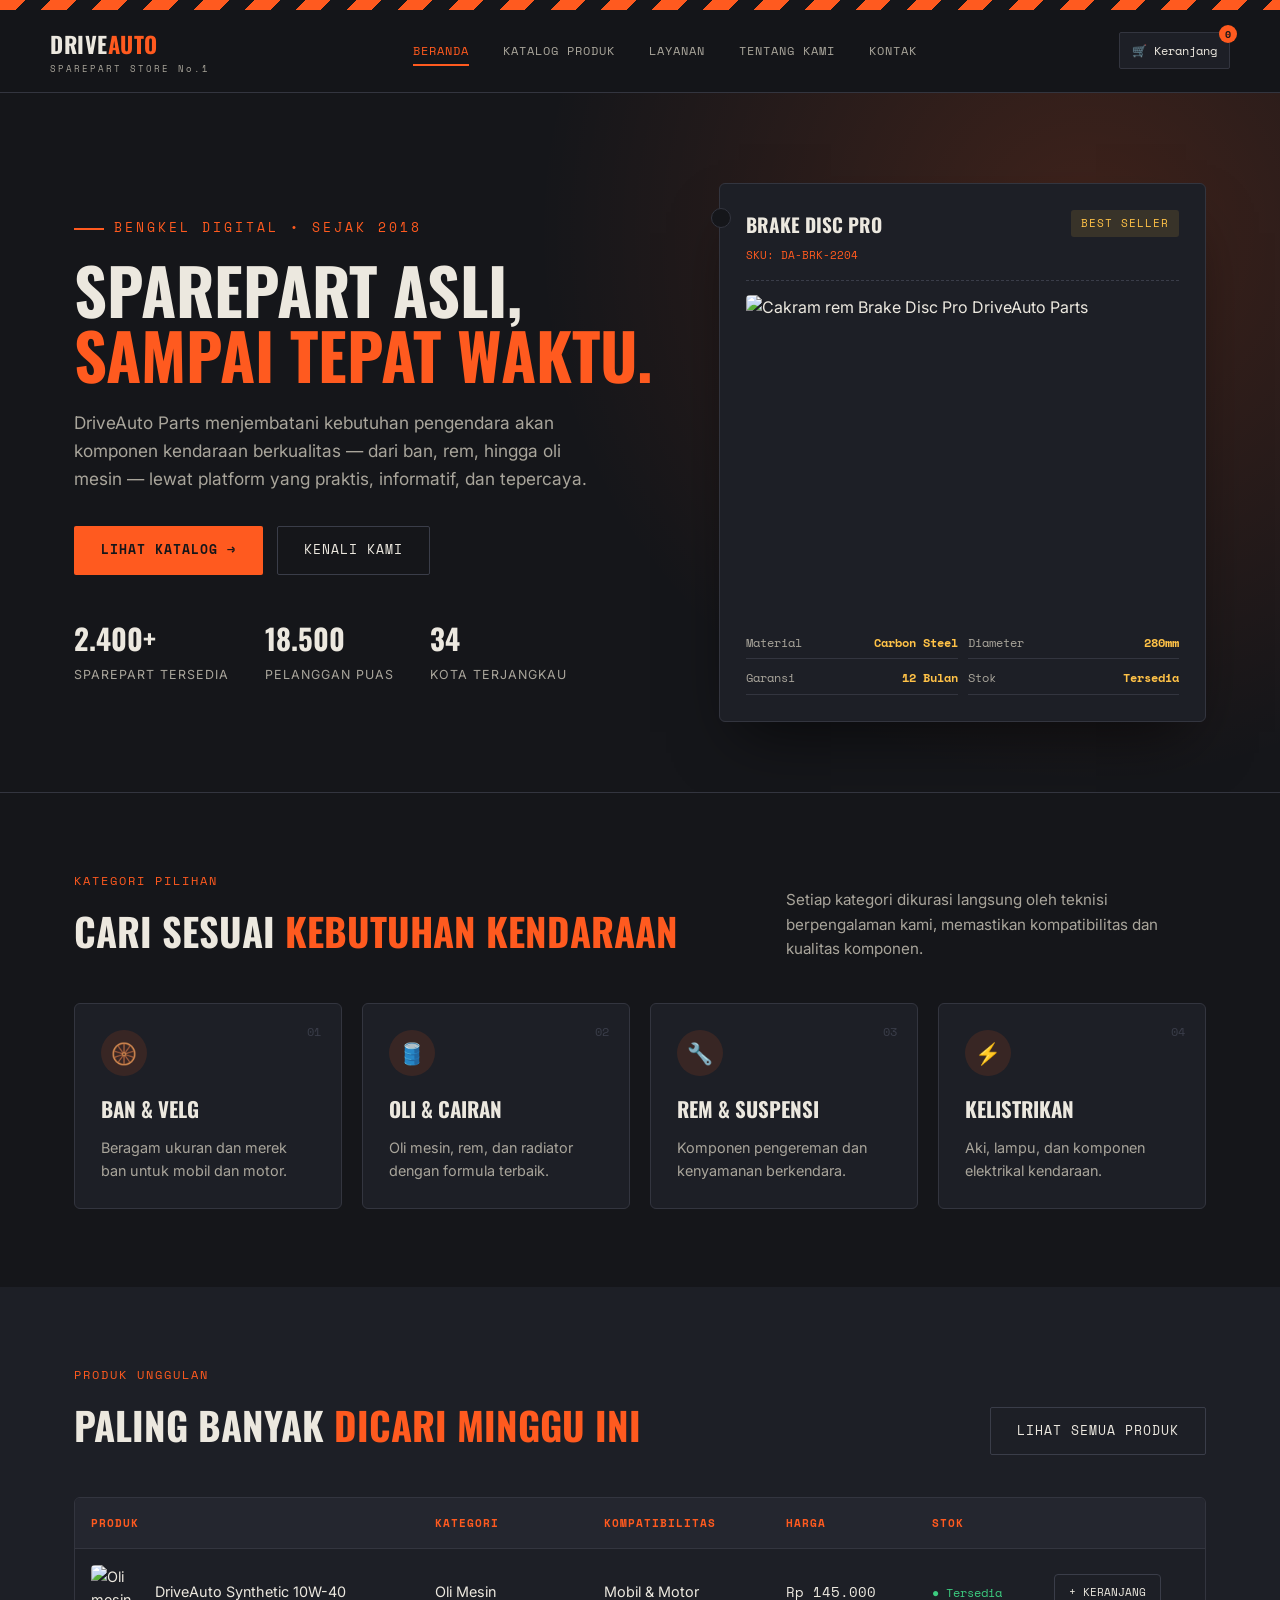
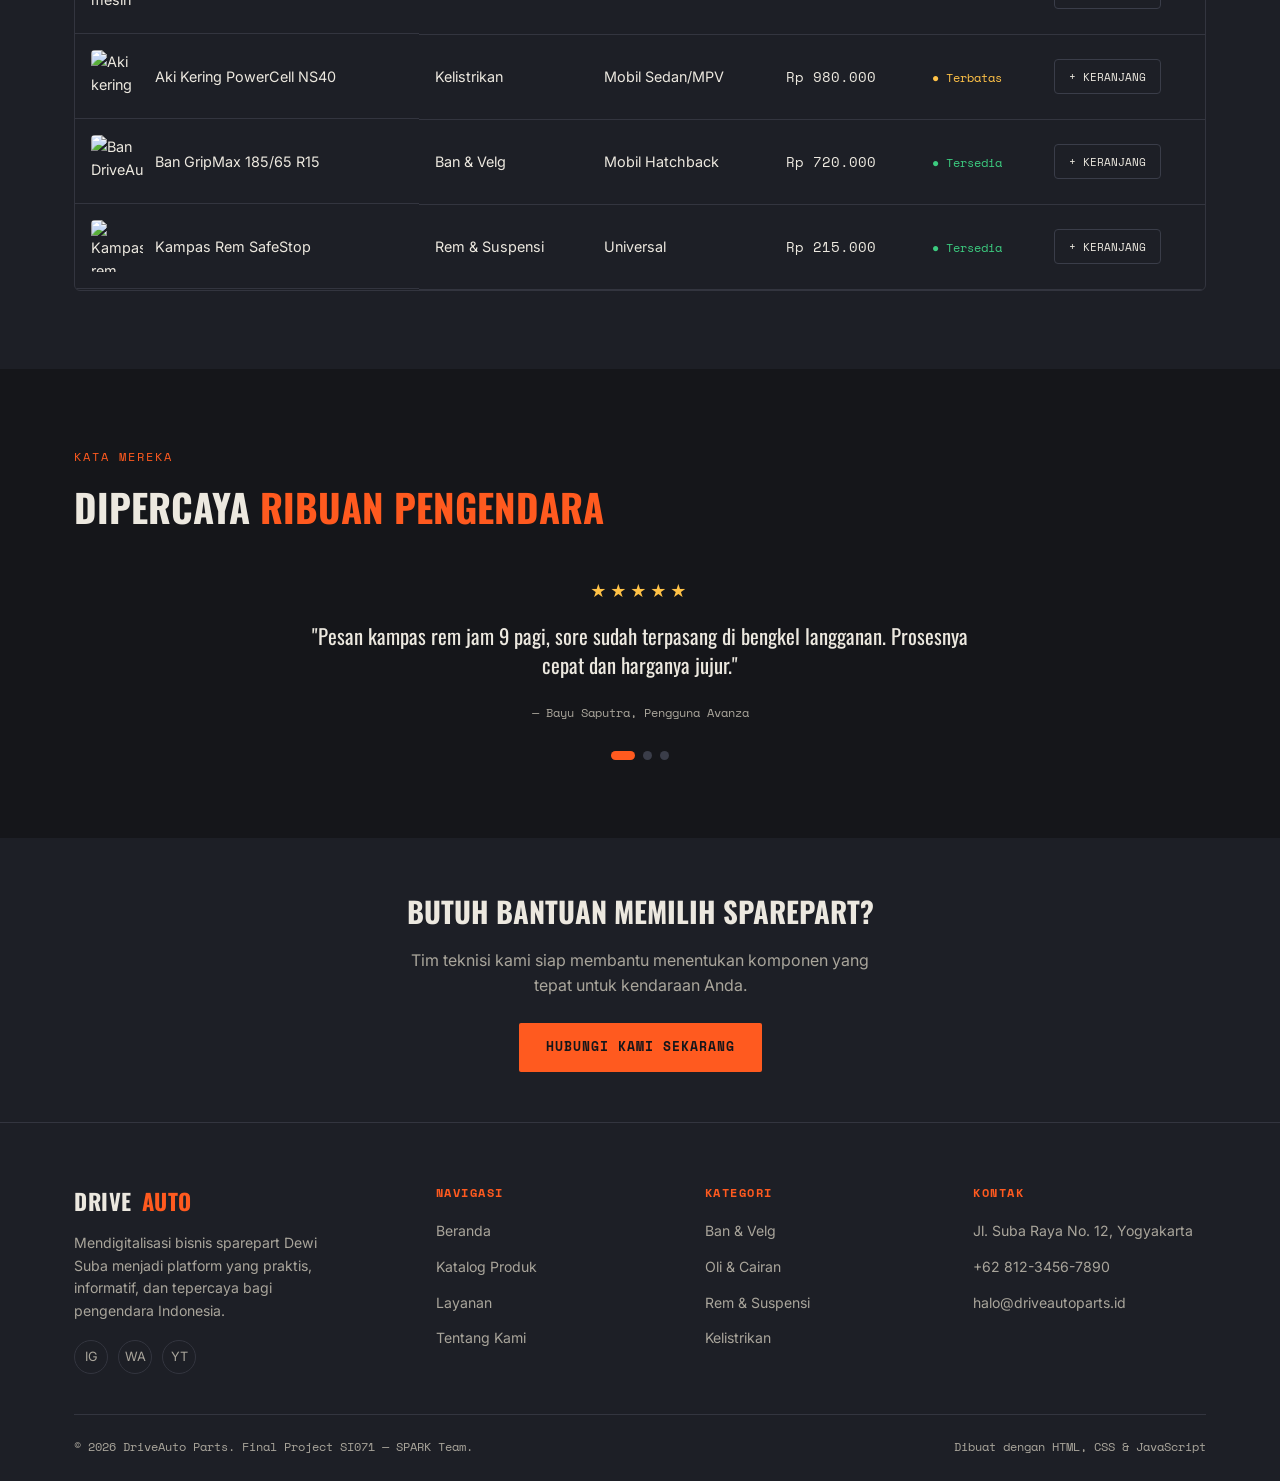
==== index.html @ a475726e "first commit" ====
<!DOCTYPE html>
<html lang="id">
<head>
<meta charset="UTF-8">
<meta name="viewport" content="width=device-width, initial-scale=1.0">
<title>DriveAuto Parts — Sparepart Kendaraan Terpercaya</title>
<meta name="description" content="DriveAuto Parts menyediakan sparepart kendaraan berkualitas, lengkap, dan tepercaya. Belanja cepat, aman, dan bergaransi.">
<link rel="stylesheet" href="assets/css/style.css">
</head>
<body>

<div class="hazard-strip"></div>

<header class="site-header">
  <div class="wrap nav">
    <a href="index.html" class="brand">
      <span>DRIVE<span class="dot">AUTO</span><br><small>SPAREPART STORE No.1</small></span>
    </a>
    <nav class="nav-links">
      <a href="index.html" class="active">Beranda</a>
      <a href="produk.html">Katalog Produk</a>
      <a href="layanan.html">Layanan</a>
      <a href="tentang.html">Tentang Kami</a>
      <a href="kontak.html">Kontak</a>
    </nav>
    <div class="nav-cta">
      <button class="cart-btn" aria-label="Keranjang belanja">🛒 Keranjang <span class="cart-count">0</span></button>
      <button class="burger" aria-label="Buka menu"><span></span><span></span><span></span></button>
    </div>
  </div>
</header>

<section class="hero">
  <div class="wrap hero-grid">
    <div>
      <span class="eyebrow">Bengkel Digital • Sejak 2018</span>
      <h1>SPAREPART ASLI,<br><span>SAMPAI TEPAT WAKTU.</span></h1>
      <p class="lead">DriveAuto Parts menjembatani kebutuhan pengendara akan komponen kendaraan berkualitas — dari ban, rem, hingga oli mesin — lewat platform yang praktis, informatif, dan tepercaya.</p>
      <div class="hero-actions">
        <a href="produk.html" class="btn btn-primary">Lihat Katalog →</a>
        <a href="tentang.html" class="btn btn-ghost">Kenali Kami</a>
      </div>
      <div class="hero-stats">
        <div><b>2.400+</b><span>Sparepart Tersedia</span></div>
        <div><b>18.500</b><span>Pelanggan Puas</span></div>
        <div><b>34</b><span>Kota Terjangkau</span></div>
      </div>
    </div>

    <div class="parts-tag">
      <div class="parts-tag-head">
        <div>
          <h3>Brake Disc Pro</h3>
          <span class="tag-code">SKU: DA-BRK-2204</span>
        </div>
        <span class="badge">Best Seller</span>
      </div>
      <div class="tag-img">
        <img src="https://placehold.co/480x360/24262F/FFC247?text=BRAKE+DISC+PRO" alt="Cakram rem Brake Disc Pro DriveAuto Parts">
      </div>
      <div class="tag-specs">
        <div><span>Material</span><b>Carbon Steel</b></div>
        <div><span>Diameter</span><b>280mm</b></div>
        <div><span>Garansi</span><b>12 Bulan</b></div>
        <div><span>Stok</span><b>Tersedia</b></div>
      </div>
    </div>
  </div>
</section>

<section class="section">
  <div class="wrap">
    <div class="section-head">
      <div>
        <span class="kicker">Kategori Pilihan</span>
        <h2>Cari Sesuai <span>Kebutuhan Kendaraan</span></h2>
      </div>
      <p>Setiap kategori dikurasi langsung oleh teknisi berpengalaman kami, memastikan kompatibilitas dan kualitas komponen.</p>
    </div>

    <div class="grid-4">
      <div class="cat-card">
        <span class="num">01</span>
        <div class="cat-icon">🛞</div>
        <h3>Ban &amp; Velg</h3>
        <p>Beragam ukuran dan merek ban untuk mobil dan motor.</p>
      </div>
      <div class="cat-card">
        <span class="num">02</span>
        <div class="cat-icon">🛢️</div>
        <h3>Oli &amp; Cairan</h3>
        <p>Oli mesin, rem, dan radiator dengan formula terbaik.</p>
      </div>
      <div class="cat-card">
        <span class="num">03</span>
        <div class="cat-icon">🔧</div>
        <h3>Rem &amp; Suspensi</h3>
        <p>Komponen pengereman dan kenyamanan berkendara.</p>
      </div>
      <div class="cat-card">
        <span class="num">04</span>
        <div class="cat-icon">⚡</div>
        <h3>Kelistrikan</h3>
        <p>Aki, lampu, dan komponen elektrikal kendaraan.</p>
      </div>
    </div>
  </div>
</section>

<section class="section alt">
  <div class="wrap">
    <div class="section-head">
      <div>
        <span class="kicker">Produk Unggulan</span>
        <h2>Paling Banyak <span>Dicari Minggu Ini</span></h2>
      </div>
      <a href="produk.html" class="btn btn-ghost">Lihat Semua Produk</a>
    </div>

    <div class="table-wrap">
      <table class="parts-table">
        <thead>
          <tr><th>Produk</th><th>Kategori</th><th>Kompatibilitas</th><th>Harga</th><th>Stok</th><th></th></tr>
        </thead>
        <tbody>
          <tr>
            <td class="prod-name"><img class="prod-thumb" src="https://placehold.co/100x100/24262F/FF5A1F?text=OLI" alt="Oli mesin DriveAuto Synthetic 10W-40">DriveAuto Synthetic 10W-40</td>
            <td>Oli Mesin</td><td>Mobil &amp; Motor</td><td class="price">Rp 145.000</td>
            <td><span class="stock-ok">● Tersedia</span></td>
            <td><button class="add-btn" data-product="Oli Synthetic 10W-40">+ Keranjang</button></td>
          </tr>
          <tr>
            <td class="prod-name"><img class="prod-thumb" src="https://placehold.co/100x100/24262F/FF5A1F?text=AKI" alt="Aki kering DriveAuto PowerCell NS40">Aki Kering PowerCell NS40</td>
            <td>Kelistrikan</td><td>Mobil Sedan/MPV</td><td class="price">Rp 980.000</td>
            <td><span class="stock-low">● Terbatas</span></td>
            <td><button class="add-btn" data-product="Aki PowerCell NS40">+ Keranjang</button></td>
          </tr>
          <tr>
            <td class="prod-name"><img class="prod-thumb" src="https://placehold.co/100x100/24262F/FF5A1F?text=BAN" alt="Ban DriveAuto GripMax 185/65 R15">Ban GripMax 185/65 R15</td>
            <td>Ban &amp; Velg</td><td>Mobil Hatchback</td><td class="price">Rp 720.000</td>
            <td><span class="stock-ok">● Tersedia</span></td>
            <td><button class="add-btn" data-product="Ban GripMax 185/65">+ Keranjang</button></td>
          </tr>
          <tr>
            <td class="prod-name"><img class="prod-thumb" src="https://placehold.co/100x100/24262F/FF5A1F?text=REM" alt="Kampas rem DriveAuto SafeStop">Kampas Rem SafeStop</td>
            <td>Rem &amp; Suspensi</td><td>Universal</td><td class="price">Rp 215.000</td>
            <td><span class="stock-ok">● Tersedia</span></td>
            <td><button class="add-btn" data-product="Kampas Rem SafeStop">+ Keranjang</button></td>
          </tr>
        </tbody>
      </table>
    </div>
  </div>
</section>

<section class="section">
  <div class="wrap">
    <div class="section-head">
      <div>
        <span class="kicker">Kata Mereka</span>
        <h2>Dipercaya <span>Ribuan Pengendara</span></h2>
      </div>
    </div>
    <div class="slider">
      <div class="slide active">
        <div class="stars">★★★★★</div>
        <blockquote>"Pesan kampas rem jam 9 pagi, sore sudah terpasang di bengkel langganan. Prosesnya cepat dan harganya jujur."</blockquote>
        <cite>— Bayu Saputra, Pengguna Avanza</cite>
      </div>
      <div class="slide">
        <div class="stars">★★★★★</div>
        <blockquote>"Stok selalu update dan nomor part-nya akurat, jadi tidak salah beli komponen untuk motor matic saya."</blockquote>
        <cite>— Rina Kartika, Pengguna Vario</cite>
      </div>
      <div class="slide">
        <div class="stars">★★★★☆</div>
        <blockquote>"Tim CS-nya responsif banget kalau ditanya kompatibilitas sparepart. Sangat membantu pemula seperti saya."</blockquote>
        <cite>— Dimas Pratama, Pengguna Xenia</cite>
      </div>
      <div class="slider-dots">
        <button class="active"></button><button></button><button></button>
      </div>
    </div>
  </div>
</section>

<section class="section-tight alt">
  <div class="wrap" style="text-align:center;">
    <h2 style="font-family:var(--font-display);text-transform:uppercase;font-size:1.8rem;margin-bottom:14px;">Butuh Bantuan Memilih Sparepart?</h2>
    <p style="color:var(--paper-dim);max-width:480px;margin:0 auto 24px;">Tim teknisi kami siap membantu menentukan komponen yang tepat untuk kendaraan Anda.</p>
    <a href="kontak.html" class="btn btn-primary">Hubungi Kami Sekarang</a>
  </div>
</section>

<footer class="site-footer">
  <div class="wrap">
    <div class="footer-grid">
      <div>
        <div class="brand" style="margin-bottom:14px;">DRIVE<span class="dot">AUTO</span></div>
        <p style="color:var(--paper-dim);font-size:.88rem;max-width:280px;">Mendigitalisasi bisnis sparepart Dewi Suba menjadi platform yang praktis, informatif, dan tepercaya bagi pengendara Indonesia.</p>
        <div class="social-row" style="margin-top:18px;">
          <a href="#" aria-label="Instagram">IG</a>
          <a href="#" aria-label="WhatsApp">WA</a>
          <a href="#" aria-label="YouTube">YT</a>
        </div>
      </div>
      <div>
        <h5>Navigasi</h5>
        <ul>
          <li><a href="index.html">Beranda</a></li>
          <li><a href="produk.html">Katalog Produk</a></li>
          <li><a href="layanan.html">Layanan</a></li>
          <li><a href="tentang.html">Tentang Kami</a></li>
        </ul>
      </div>
      <div>
        <h5>Kategori</h5>
        <ul>
          <li><a href="produk.html">Ban &amp; Velg</a></li>
          <li><a href="produk.html">Oli &amp; Cairan</a></li>
          <li><a href="produk.html">Rem &amp; Suspensi</a></li>
          <li><a href="produk.html">Kelistrikan</a></li>
        </ul>
      </div>
      <div>
        <h5>Kontak</h5>
        <ul>
          <li><a href="kontak.html">Jl. Suba Raya No. 12, Yogyakarta</a></li>
          <li><a href="tel:+6281234567890">+62 812-3456-7890</a></li>
          <li><a href="mailto:halo@driveautoparts.id">halo@driveautoparts.id</a></li>
        </ul>
      </div>
    </div>
    <div class="footer-bottom">
      <span>© <span id="current-year">2026</span> DriveAuto Parts. Final Project SI071 — SPARK Team.</span>
      <span>Dibuat dengan HTML, CSS &amp; JavaScript</span>
    </div>
  </div>
</footer>

<script src="assets/js/main.js"></script>
</body>
</html>
---- assets/css/style.css ----
/* ============================================
   DriveAuto Parts — Stylesheet
   Tema: Garasi industrial — pelat suku cadang
   ============================================ */

@import url('https://fonts.googleapis.com/css2?family=Oswald:wght@400;500;600;700&family=Inter:wght@400;500;600;700&family=Space+Mono:wght@400;700&display=swap');

:root{
  --ink:#15161A;
  --panel:#1D1F26;
  --panel-2:#24262F;
  --steel:#3A3D49;
  --line:#33353F;
  --paper:#ECE8DF;
  --paper-dim:#A9A59B;
  --orange:#FF5A1F;
  --orange-dim:#C6450F;
  --amber:#FFC247;
  --safe:#3CCB7F;

  --font-display:'Oswald', sans-serif;
  --font-body:'Inter', sans-serif;
  --font-mono:'Space Mono', monospace;

  --radius:2px;
  --container:1180px;
}

*{box-sizing:border-box;margin:0;padding:0;}
html{scroll-behavior:smooth;}
body{
  background:var(--ink);
  color:var(--paper);
  font-family:var(--font-body);
  line-height:1.6;
  -webkit-font-smoothing:antialiased;
  overflow-x:hidden;
}
img{max-width:100%;display:block;}
a{color:inherit;text-decoration:none;}
ul{list-style:none;}
button{font-family:inherit;cursor:pointer;}

.wrap{max-width:var(--container);margin:0 auto;padding:0 24px;}

/* Diagonal hazard texture used as background accent */
.hazard-strip{
  height:10px;
  background:repeating-linear-gradient(135deg, var(--orange) 0 18px, var(--ink) 18px 36px);
}

/* ---------- Header ---------- */
.site-header{
  position:sticky;top:0;z-index:100;
  background:rgba(21,22,26,.92);
  backdrop-filter:blur(8px);
  border-bottom:1px solid var(--line);
}
.nav{
  display:flex;align-items:center;justify-content:space-between;
  padding:16px 0;
}
.brand{
  display:flex;align-items:center;gap:10px;
  font-family:var(--font-display);
  font-size:1.4rem;font-weight:700;letter-spacing:.5px;
  color:var(--paper);
}
.brand .dot{color:var(--orange);}
.brand small{
  display:block;font-family:var(--font-mono);font-size:.55rem;
  color:var(--paper-dim);letter-spacing:2px;font-weight:400;
}
.nav-links{
  display:flex;gap:6px;align-items:center;
}
.nav-links a{
  font-family:var(--font-mono);
  font-size:.78rem;
  text-transform:uppercase;
  letter-spacing:1px;
  padding:10px 14px;
  color:var(--paper-dim);
  border-radius:var(--radius);
  transition:.2s;
  position:relative;
}
.nav-links a:hover,.nav-links a.active{color:var(--orange);}
.nav-links a.active::after{
  content:'';position:absolute;left:14px;right:14px;bottom:5px;height:2px;background:var(--orange);
}
.nav-cta{
  display:flex;align-items:center;gap:14px;
}
.cart-btn{
  position:relative;border:1px solid var(--line);background:var(--panel);
  color:var(--paper);padding:9px 12px;border-radius:var(--radius);
  font-family:var(--font-mono);font-size:.75rem;
}
.cart-count{
  position:absolute;top:-8px;right:-8px;background:var(--orange);color:var(--ink);
  font-size:.65rem;font-weight:700;width:18px;height:18px;border-radius:50%;
  display:flex;align-items:center;justify-content:center;
}
.burger{display:none;flex-direction:column;gap:4px;background:none;border:none;padding:8px;}
.burger span{width:24px;height:2px;background:var(--paper);display:block;}

/* ---------- Buttons ---------- */
.btn{
  display:inline-flex;align-items:center;gap:8px;
  padding:13px 26px;
  font-family:var(--font-mono);font-size:.8rem;text-transform:uppercase;letter-spacing:1px;
  border-radius:var(--radius);border:1px solid transparent;
  transition:.2s;
}
.btn-primary{background:var(--orange);color:var(--ink);font-weight:700;}
.btn-primary:hover{background:var(--amber);transform:translateY(-2px);}
.btn-ghost{border-color:var(--steel);color:var(--paper);}
.btn-ghost:hover{border-color:var(--orange);color:var(--orange);}
.btn-block{width:100%;justify-content:center;}

/* ---------- Hero ---------- */
.hero{
  position:relative;
  padding:90px 0 70px;
  background:
    radial-gradient(circle at 85% 20%, rgba(255,90,31,.18), transparent 45%),
    var(--ink);
  overflow:hidden;
  border-bottom:1px solid var(--line);
}
.hero-grid{display:grid;grid-template-columns:1.1fr .9fr;gap:50px;align-items:center;}
.eyebrow{
  font-family:var(--font-mono);color:var(--orange);font-size:.8rem;
  letter-spacing:3px;text-transform:uppercase;margin-bottom:18px;
  display:flex;align-items:center;gap:10px;
}
.eyebrow::before{content:'';width:30px;height:2px;background:var(--orange);}
.hero h1{
  font-family:var(--font-display);font-size:clamp(2.4rem,5vw,4.2rem);
  font-weight:700;line-height:1.02;text-transform:uppercase;
  margin-bottom:22px;
}
.hero h1 span{color:var(--orange);}
.hero p.lead{color:var(--paper-dim);font-size:1.08rem;max-width:520px;margin-bottom:34px;}
.hero-actions{display:flex;gap:14px;flex-wrap:wrap;margin-bottom:40px;}
.hero-stats{display:flex;gap:36px;}
.hero-stats div b{
  display:block;font-family:var(--font-display);font-size:1.8rem;color:var(--paper);
}
.hero-stats div span{font-size:.78rem;color:var(--paper-dim);text-transform:uppercase;letter-spacing:1px;}

/* Parts-tag signature visual */
.parts-tag{
  background:var(--panel);
  border:1px solid var(--line);
  border-radius:6px;
  padding:26px;
  position:relative;
  box-shadow:0 30px 60px -20px rgba(0,0,0,.6);
}
.parts-tag::before{
  content:'';position:absolute;top:24px;left:-9px;width:18px;height:18px;
  background:var(--ink);border:1px solid var(--line);border-radius:50%;
}
.parts-tag-head{
  display:flex;justify-content:space-between;align-items:flex-start;
  border-bottom:1px dashed var(--steel);padding-bottom:14px;margin-bottom:14px;
}
.parts-tag-head h3{font-family:var(--font-display);font-size:1.2rem;text-transform:uppercase;}
.tag-code{font-family:var(--font-mono);font-size:.7rem;color:var(--orange);}
.tag-img{border-radius:4px;overflow:hidden;margin-bottom:14px;aspect-ratio:4/3;}
.tag-img img{width:100%;height:100%;object-fit:cover;}
.tag-specs{display:grid;grid-template-columns:1fr 1fr;gap:10px;font-family:var(--font-mono);font-size:.72rem;}
.tag-specs div{display:flex;justify-content:space-between;border-bottom:1px solid var(--line);padding-bottom:6px;}
.tag-specs span{color:var(--paper-dim);}
.tag-specs b{color:var(--amber);}

/* ---------- Section generic ---------- */
.section{padding:78px 0;}
.section-tight{padding:50px 0;}
.section-head{
  display:flex;justify-content:space-between;align-items:flex-end;
  margin-bottom:42px;gap:20px;flex-wrap:wrap;
}
.section-head h2{
  font-family:var(--font-display);font-size:clamp(1.8rem,3vw,2.6rem);
  text-transform:uppercase;
}
.section-head h2 span{color:var(--orange);}
.section-head p{color:var(--paper-dim);max-width:420px;font-size:.95rem;}
.kicker{
  font-family:var(--font-mono);color:var(--orange);font-size:.75rem;
  letter-spacing:2px;text-transform:uppercase;margin-bottom:10px;display:block;
}
.alt{background:var(--panel);}

/* ---------- Category / feature cards ---------- */
.grid-3{display:grid;grid-template-columns:repeat(3,1fr);gap:24px;}
.grid-4{display:grid;grid-template-columns:repeat(4,1fr);gap:20px;}
.grid-2{display:grid;grid-template-columns:1fr 1fr;gap:30px;}

.cat-card{
  background:var(--panel);border:1px solid var(--line);border-radius:6px;
  padding:26px;transition:.25s;position:relative;overflow:hidden;
}
.cat-card:hover{border-color:var(--orange);transform:translateY(-4px);}
.cat-card .num{
  font-family:var(--font-mono);font-size:.75rem;color:var(--steel);position:absolute;top:18px;right:20px;
}
.cat-card h3{font-family:var(--font-display);font-size:1.3rem;margin:16px 0 10px;text-transform:uppercase;}
.cat-card p{color:var(--paper-dim);font-size:.9rem;}
.cat-icon{
  width:46px;height:46px;border-radius:50%;background:rgba(255,90,31,.12);
  display:flex;align-items:center;justify-content:center;color:var(--orange);font-size:1.3rem;
}

/* ---------- Product table ---------- */
.table-wrap{overflow-x:auto;border:1px solid var(--line);border-radius:6px;}
table.parts-table{width:100%;border-collapse:collapse;min-width:760px;}
table.parts-table thead{background:var(--panel-2);}
table.parts-table th{
  font-family:var(--font-mono);text-transform:uppercase;font-size:.7rem;letter-spacing:1px;
  color:var(--orange);text-align:left;padding:16px;border-bottom:1px solid var(--line);
}
table.parts-table td{
  padding:16px;border-bottom:1px solid var(--line);font-size:.9rem;vertical-align:middle;
}
table.parts-table tbody tr{transition:.2s;}
table.parts-table tbody tr:hover{background:var(--panel-2);}
table.parts-table .prod-thumb{
  width:52px;height:52px;border-radius:4px;object-fit:cover;
}
table.parts-table .prod-name{display:flex;align-items:center;gap:12px;}
table.parts-table .stock-ok{color:var(--safe);font-family:var(--font-mono);font-size:.75rem;}
table.parts-table .stock-low{color:var(--amber);font-family:var(--font-mono);font-size:.75rem;}
.price{font-family:var(--font-mono);color:var(--paper);}
.add-btn{
  border:1px solid var(--steel);background:transparent;color:var(--paper);
  padding:8px 14px;border-radius:4px;font-family:var(--font-mono);font-size:.7rem;
  text-transform:uppercase;transition:.2s;
}
.add-btn:hover{background:var(--orange);border-color:var(--orange);color:var(--ink);}

/* filter bar */
.filter-bar{
  display:flex;gap:10px;flex-wrap:wrap;margin-bottom:28px;
}
.filter-bar button{
  background:var(--panel);border:1px solid var(--line);color:var(--paper-dim);
  padding:9px 18px;border-radius:30px;font-family:var(--font-mono);font-size:.75rem;
  text-transform:uppercase;transition:.2s;
}
.filter-bar button.active,.filter-bar button:hover{background:var(--orange);color:var(--ink);border-color:var(--orange);}

.search-row{display:flex;gap:12px;margin-bottom:24px;}
.search-row input{
  flex:1;background:var(--panel);border:1px solid var(--line);color:var(--paper);
  padding:13px 16px;border-radius:4px;font-family:var(--font-body);
}
.search-row input::placeholder{color:var(--paper-dim);}

/* ---------- Testimonial slider ---------- */
.slider{position:relative;max-width:680px;margin:0 auto;text-align:center;}
.slide{display:none;}
.slide.active{display:block;animation:fadein .5s ease;}
@keyframes fadein{from{opacity:0;transform:translateY(8px);}to{opacity:1;transform:translateY(0);}}
.slide .stars{color:var(--amber);letter-spacing:3px;margin-bottom:16px;}
.slide blockquote{font-family:var(--font-display);font-size:1.3rem;font-weight:400;line-height:1.4;margin-bottom:20px;}
.slide cite{font-family:var(--font-mono);font-size:.78rem;color:var(--paper-dim);font-style:normal;}
.slider-dots{display:flex;justify-content:center;gap:8px;margin-top:26px;}
.slider-dots button{
  width:9px;height:9px;border-radius:50%;border:none;background:var(--steel);padding:0;
}
.slider-dots button.active{background:var(--orange);width:24px;border-radius:5px;}

/* ---------- Video block ---------- */
.video-block{
  border-radius:8px;overflow:hidden;border:1px solid var(--line);position:relative;
}
.video-block video{width:100%;display:block;background:#000;}
.video-caption{
  display:flex;justify-content:space-between;padding:14px 18px;background:var(--panel);
  font-family:var(--font-mono);font-size:.72rem;color:var(--paper-dim);
}

/* ---------- Form ---------- */
.form-card{background:var(--panel);border:1px solid var(--line);border-radius:8px;padding:36px;}
.form-row{display:grid;grid-template-columns:1fr 1fr;gap:18px;margin-bottom:18px;}
.field{display:flex;flex-direction:column;gap:8px;}
.field.full{grid-column:1/-1;}
.field label{font-family:var(--font-mono);font-size:.72rem;text-transform:uppercase;letter-spacing:1px;color:var(--paper-dim);}
.field input,.field select,.field textarea{
  background:var(--ink);border:1px solid var(--steel);color:var(--paper);
  padding:13px 14px;border-radius:4px;font-family:var(--font-body);font-size:.92rem;
}
.field input:focus,.field select:focus,.field textarea:focus{outline:2px solid var(--orange);outline-offset:1px;border-color:var(--orange);}
.field textarea{resize:vertical;min-height:120px;}
.field .error{color:#FF6B6B;font-size:.75rem;font-family:var(--font-mono);min-height:14px;}
.field input.invalid,.field textarea.invalid{border-color:#FF6B6B;}
.form-note{
  font-size:.8rem;color:var(--paper-dim);margin-top:14px;display:flex;align-items:center;gap:8px;
}
.toast{
  position:fixed;bottom:24px;right:24px;background:var(--safe);color:var(--ink);
  padding:16px 22px;border-radius:6px;font-family:var(--font-mono);font-size:.85rem;
  transform:translateY(120%);transition:.35s;z-index:999;box-shadow:0 12px 30px rgba(0,0,0,.4);
}
.toast.show{transform:translateY(0);}

/* ---------- Map / info ---------- */
.info-list li{display:flex;gap:14px;padding:16px 0;border-bottom:1px solid var(--line);}
.info-list .ic{color:var(--orange);font-family:var(--font-mono);font-size:.85rem;width:24px;}
.info-list b{display:block;font-family:var(--font-display);text-transform:uppercase;font-size:.95rem;letter-spacing:.5px;}
.info-list span{color:var(--paper-dim);font-size:.85rem;}
iframe.map{width:100%;height:100%;min-height:300px;border:0;border-radius:8px;filter:grayscale(.4) contrast(1.1);}

/* ---------- Timeline (about) ---------- */
.timeline{position:relative;padding-left:30px;border-left:2px dashed var(--steel);}
.timeline-item{position:relative;padding-bottom:34px;}
.timeline-item:last-child{padding-bottom:0;}
.timeline-item::before{
  content:'';position:absolute;left:-37px;top:2px;width:12px;height:12px;border-radius:50%;
  background:var(--orange);border:3px solid var(--ink);
}
.timeline-item h4{font-family:var(--font-display);text-transform:uppercase;font-size:1.05rem;margin-bottom:4px;}
.timeline-item span.yr{font-family:var(--font-mono);color:var(--orange);font-size:.75rem;}
.timeline-item p{color:var(--paper-dim);font-size:.88rem;margin-top:6px;}

/* ---------- Footer ---------- */
.site-footer{background:var(--panel);border-top:1px solid var(--line);padding:60px 0 24px;}
.footer-grid{display:grid;grid-template-columns:1.4fr 1fr 1fr 1fr;gap:36px;margin-bottom:40px;}
.footer-grid h5{font-family:var(--font-mono);text-transform:uppercase;font-size:.78rem;letter-spacing:1.5px;color:var(--orange);margin-bottom:16px;}
.footer-grid li{margin-bottom:10px;}
.footer-grid a{color:var(--paper-dim);font-size:.88rem;transition:.2s;}
.footer-grid a:hover{color:var(--orange);}
.footer-bottom{
  border-top:1px solid var(--line);padding-top:22px;display:flex;justify-content:space-between;
  font-family:var(--font-mono);font-size:.75rem;color:var(--paper-dim);flex-wrap:wrap;gap:10px;
}
.social-row{display:flex;gap:10px;}
.social-row a{
  width:34px;height:34px;border:1px solid var(--line);border-radius:50%;
  display:flex;align-items:center;justify-content:center;font-size:.8rem;
}
.social-row a:hover{border-color:var(--orange);color:var(--orange);}

/* ---------- Page intro banner (non-home pages) ---------- */
.page-banner{
  padding:54px 0 40px;border-bottom:1px solid var(--line);
  background:linear-gradient(180deg, var(--panel), var(--ink));
}
.breadcrumb{font-family:var(--font-mono);font-size:.75rem;color:var(--paper-dim);margin-bottom:12px;}
.breadcrumb span{color:var(--orange);}
.page-banner h1{font-family:var(--font-display);font-size:clamp(2rem,4vw,3rem);text-transform:uppercase;}

/* ---------- Misc ---------- */
.divider-dash{border:none;border-top:1px dashed var(--steel);margin:50px 0;}
.badge{
  display:inline-block;background:rgba(255,194,71,.12);color:var(--amber);
  font-family:var(--font-mono);font-size:.68rem;padding:5px 10px;border-radius:3px;
  text-transform:uppercase;letter-spacing:1px;
}

/* ---------- Responsive ---------- */
@media (max-width:980px){
  .hero-grid{grid-template-columns:1fr;}
  .grid-3{grid-template-columns:1fr 1fr;}
  .grid-4{grid-template-columns:1fr 1fr;}
  .footer-grid{grid-template-columns:1fr 1fr;}
  .grid-2{grid-template-columns:1fr;}
}
@media (max-width:760px){
  .nav-links{
    position:fixed;top:69px;left:0;right:0;bottom:0;background:var(--ink);
    flex-direction:column;align-items:stretch;padding:20px;gap:4px;
    transform:translateX(-100%);transition:.3s;border-top:1px solid var(--line);
  }
  .nav-links.open{transform:translateX(0);}
  .nav-links a{padding:16px;border-bottom:1px solid var(--line);}
  .burger{display:flex;}
  .grid-3,.grid-4{grid-template-columns:1fr;}
  .form-row{grid-template-columns:1fr;}
  .footer-grid{grid-template-columns:1fr;}
  .section-head{flex-direction:column;align-items:flex-start;}
  .hero{padding:60px 0 40px;}
  .hero-stats{gap:22px;}
}
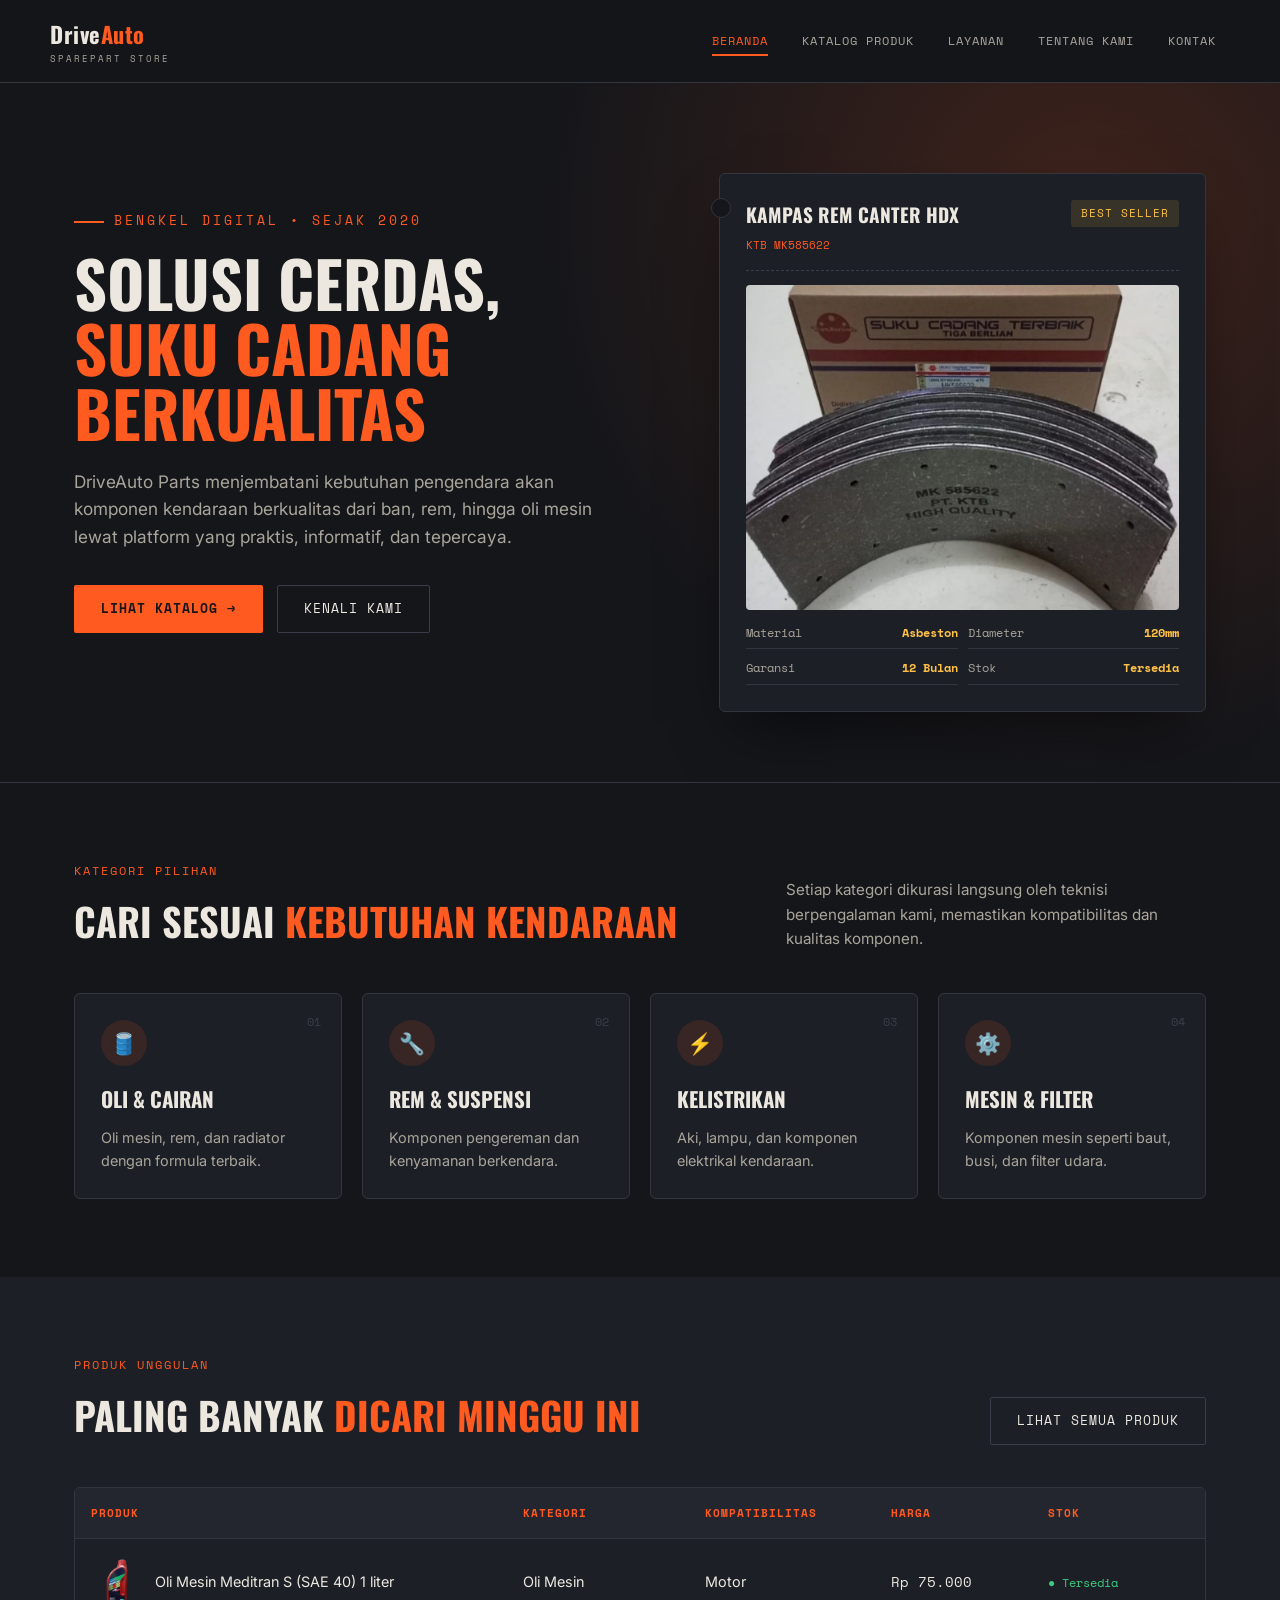
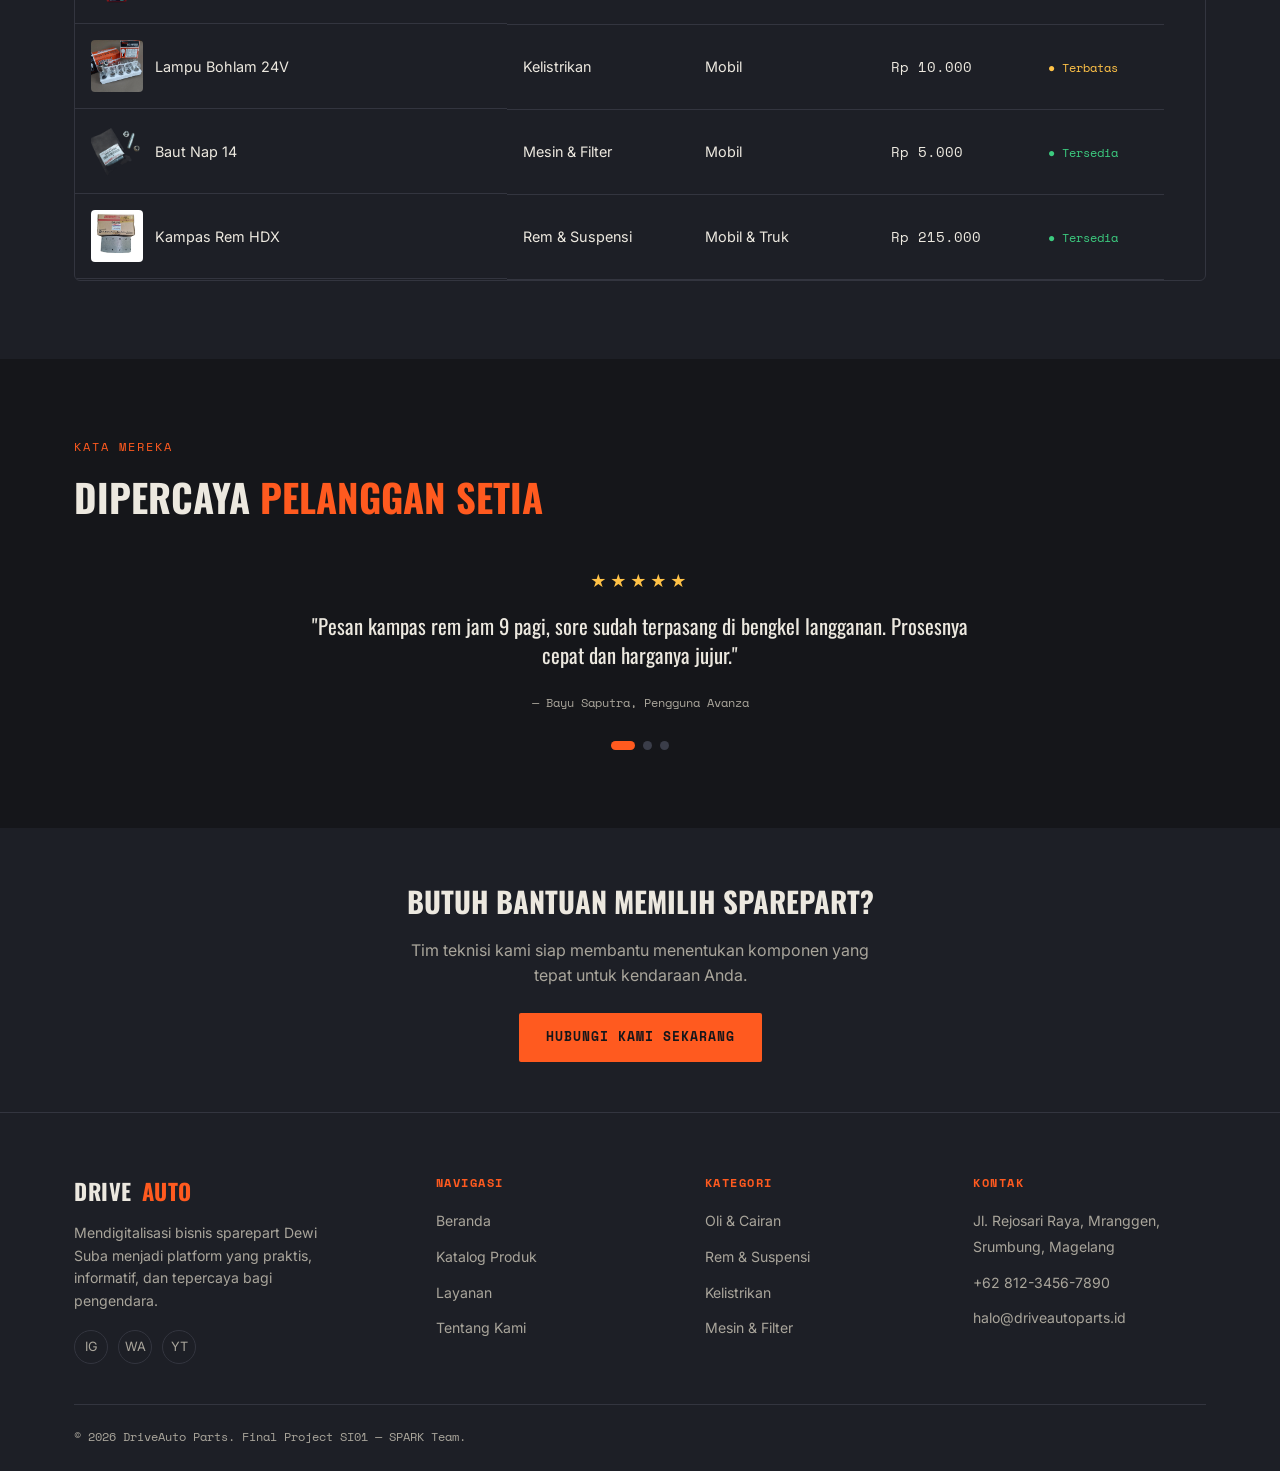
==== commit 72440d6d: "first commit" ====
--- a/index.html
+++ b/index.html
@@ -9,12 +9,10 @@
 </head>
 <body>
 
-<div class="hazard-strip"></div>
-
 <header class="site-header">
   <div class="wrap nav">
     <a href="index.html" class="brand">
-      <span>DRIVE<span class="dot">AUTO</span><br><small>SPAREPART STORE No.1</small></span>
+      <span>Drive<span class="dot">Auto</span><br><small>SPAREPART STORE</small></span>
     </a>
     <nav class="nav-links">
       <a href="index.html" class="active">Beranda</a>
@@ -23,44 +21,36 @@
       <a href="tentang.html">Tentang Kami</a>
       <a href="kontak.html">Kontak</a>
     </nav>
-    <div class="nav-cta">
-      <button class="cart-btn" aria-label="Keranjang belanja">🛒 Keranjang <span class="cart-count">0</span></button>
-      <button class="burger" aria-label="Buka menu"><span></span><span></span><span></span></button>
-    </div>
   </div>
 </header>
 
 <section class="hero">
   <div class="wrap hero-grid">
     <div>
-      <span class="eyebrow">Bengkel Digital • Sejak 2018</span>
-      <h1>SPAREPART ASLI,<br><span>SAMPAI TEPAT WAKTU.</span></h1>
-      <p class="lead">DriveAuto Parts menjembatani kebutuhan pengendara akan komponen kendaraan berkualitas — dari ban, rem, hingga oli mesin — lewat platform yang praktis, informatif, dan tepercaya.</p>
+      <span class="eyebrow">Bengkel Digital • Sejak 2020</span>
+      <h1>SOLUSI CERDAS,<br><span>SUKU CADANG BERKUALITAS</span></h1>
+      <p class="lead">DriveAuto Parts menjembatani kebutuhan pengendara akan komponen kendaraan berkualitas dari ban,
+         rem, hingga oli mesin lewat platform yang praktis, informatif, dan tepercaya.</p>
       <div class="hero-actions">
         <a href="produk.html" class="btn btn-primary">Lihat Katalog →</a>
         <a href="tentang.html" class="btn btn-ghost">Kenali Kami</a>
       </div>
-      <div class="hero-stats">
-        <div><b>2.400+</b><span>Sparepart Tersedia</span></div>
-        <div><b>18.500</b><span>Pelanggan Puas</span></div>
-        <div><b>34</b><span>Kota Terjangkau</span></div>
-      </div>
     </div>
 
     <div class="parts-tag">
       <div class="parts-tag-head">
         <div>
-          <h3>Brake Disc Pro</h3>
-          <span class="tag-code">SKU: DA-BRK-2204</span>
+          <h3>Kampas Rem Canter HDX</h3>
+          <span class="tag-code">KTB MK585622</span>
         </div>
         <span class="badge">Best Seller</span>
       </div>
       <div class="tag-img">
-        <img src="https://placehold.co/480x360/24262F/FFC247?text=BRAKE+DISC+PRO" alt="Cakram rem Brake Disc Pro DriveAuto Parts">
+        <img src="assets/img/kampas.jpg" alt="Kampas Rem Canter HDX DriveAuto Parts">
       </div>
       <div class="tag-specs">
-        <div><span>Material</span><b>Carbon Steel</b></div>
-        <div><span>Diameter</span><b>280mm</b></div>
+        <div><span>Material</span><b>Asbeston</b></div>
+        <div><span>Diameter</span><b>120mm</b></div>
         <div><span>Garansi</span><b>12 Bulan</b></div>
         <div><span>Stok</span><b>Tersedia</b></div>
       </div>
@@ -75,33 +65,34 @@
         <span class="kicker">Kategori Pilihan</span>
         <h2>Cari Sesuai <span>Kebutuhan Kendaraan</span></h2>
       </div>
-      <p>Setiap kategori dikurasi langsung oleh teknisi berpengalaman kami, memastikan kompatibilitas dan kualitas komponen.</p>
+      <p>Setiap kategori dikurasi langsung oleh teknisi berpengalaman kami,
+        memastikan kompatibilitas dan kualitas komponen.</p>
     </div>
 
     <div class="grid-4">
       <div class="cat-card">
         <span class="num">01</span>
-        <div class="cat-icon">🛞</div>
-        <h3>Ban &amp; Velg</h3>
-        <p>Beragam ukuran dan merek ban untuk mobil dan motor.</p>
-      </div>
-      <div class="cat-card">
-        <span class="num">02</span>
         <div class="cat-icon">🛢️</div>
         <h3>Oli &amp; Cairan</h3>
         <p>Oli mesin, rem, dan radiator dengan formula terbaik.</p>
       </div>
       <div class="cat-card">
-        <span class="num">03</span>
+        <span class="num">02</span>
         <div class="cat-icon">🔧</div>
         <h3>Rem &amp; Suspensi</h3>
         <p>Komponen pengereman dan kenyamanan berkendara.</p>
       </div>
       <div class="cat-card">
-        <span class="num">04</span>
+        <span class="num">03</span>
         <div class="cat-icon">⚡</div>
         <h3>Kelistrikan</h3>
         <p>Aki, lampu, dan komponen elektrikal kendaraan.</p>
+      </div>
+      <div class="cat-card">
+        <span class="num">04</span>
+        <div class="cat-icon">⚙️</div>
+        <h3>Mesin &amp; Filter</h3>
+        <p>Komponen mesin seperti baut, busi, dan filter udara.</p>
       </div>
     </div>
   </div>
@@ -124,28 +115,28 @@
         </thead>
         <tbody>
           <tr>
-            <td class="prod-name"><img class="prod-thumb" src="https://placehold.co/100x100/24262F/FF5A1F?text=OLI" alt="Oli mesin DriveAuto Synthetic 10W-40">DriveAuto Synthetic 10W-40</td>
-            <td>Oli Mesin</td><td>Mobil &amp; Motor</td><td class="price">Rp 145.000</td>
+            <td class="prod-name"><img class="prod-thumb" src="assets/img/olimeds.png" 
+              alt="Oli mesin Meditran">Oli Mesin Meditran S (SAE 40) 1 liter</td>
+            <td>Oli Mesin</td><td>Motor</td><td class="price">Rp 75.000</td>
             <td><span class="stock-ok">● Tersedia</span></td>
-            <td><button class="add-btn" data-product="Oli Synthetic 10W-40">+ Keranjang</button></td>
-          </tr>
-          <tr>
-            <td class="prod-name"><img class="prod-thumb" src="https://placehold.co/100x100/24262F/FF5A1F?text=AKI" alt="Aki kering DriveAuto PowerCell NS40">Aki Kering PowerCell NS40</td>
-            <td>Kelistrikan</td><td>Mobil Sedan/MPV</td><td class="price">Rp 980.000</td>
+          </tr>
+          <tr>
+            <td class="prod-name"><img class="prod-thumb" src="assets/img/lampu24w.jpg" 
+              alt="Lampu bohlam 24V">Lampu Bohlam 24V</td>
+            <td>Kelistrikan</td><td>Mobil</td><td class="price">Rp 10.000</td>
             <td><span class="stock-low">● Terbatas</span></td>
-            <td><button class="add-btn" data-product="Aki PowerCell NS40">+ Keranjang</button></td>
-          </tr>
-          <tr>
-            <td class="prod-name"><img class="prod-thumb" src="https://placehold.co/100x100/24262F/FF5A1F?text=BAN" alt="Ban DriveAuto GripMax 185/65 R15">Ban GripMax 185/65 R15</td>
-            <td>Ban &amp; Velg</td><td>Mobil Hatchback</td><td class="price">Rp 720.000</td>
+          </tr>
+          <tr>
+            <td class="prod-name"><img class="prod-thumb" src="assets/img/b.nap14.png" 
+              alt="baut nap 14">Baut Nap 14</td>
+            <td>Mesin &amp; Filter</td><td>Mobil</td><td class="price">Rp 5.000</td>
             <td><span class="stock-ok">● Tersedia</span></td>
-            <td><button class="add-btn" data-product="Ban GripMax 185/65">+ Keranjang</button></td>
-          </tr>
-          <tr>
-            <td class="prod-name"><img class="prod-thumb" src="https://placehold.co/100x100/24262F/FF5A1F?text=REM" alt="Kampas rem DriveAuto SafeStop">Kampas Rem SafeStop</td>
-            <td>Rem &amp; Suspensi</td><td>Universal</td><td class="price">Rp 215.000</td>
+          </tr>
+          <tr>
+            <td class="prod-name"><img class="prod-thumb" src="assets/img/k.remhdx.jpeg" 
+              alt="Kampas rem hdx">Kampas Rem HDX</td>
+            <td>Rem &amp; Suspensi</td><td>Mobil &amp; Truk</td><td class="price">Rp 215.000</td>
             <td><span class="stock-ok">● Tersedia</span></td>
-            <td><button class="add-btn" data-product="Kampas Rem SafeStop">+ Keranjang</button></td>
           </tr>
         </tbody>
       </table>
@@ -158,7 +149,7 @@
     <div class="section-head">
       <div>
         <span class="kicker">Kata Mereka</span>
-        <h2>Dipercaya <span>Ribuan Pengendara</span></h2>
+        <h2>Dipercaya <span>Pelanggan Setia</span></h2>
       </div>
     </div>
     <div class="slider">
@@ -186,8 +177,10 @@
 
 <section class="section-tight alt">
   <div class="wrap" style="text-align:center;">
-    <h2 style="font-family:var(--font-display);text-transform:uppercase;font-size:1.8rem;margin-bottom:14px;">Butuh Bantuan Memilih Sparepart?</h2>
-    <p style="color:var(--paper-dim);max-width:480px;margin:0 auto 24px;">Tim teknisi kami siap membantu menentukan komponen yang tepat untuk kendaraan Anda.</p>
+    <h2 style="font-family:var(--font-display);text-transform:uppercase;font-size:1.8rem;margin-bottom:14px;">
+      Butuh Bantuan Memilih Sparepart?</h2>
+    <p style="color:var(--paper-dim);max-width:480px;margin:0 auto 24px;">
+      Tim teknisi kami siap membantu menentukan komponen yang tepat untuk kendaraan Anda.</p>
     <a href="kontak.html" class="btn btn-primary">Hubungi Kami Sekarang</a>
   </div>
 </section>
@@ -197,7 +190,8 @@
     <div class="footer-grid">
       <div>
         <div class="brand" style="margin-bottom:14px;">DRIVE<span class="dot">AUTO</span></div>
-        <p style="color:var(--paper-dim);font-size:.88rem;max-width:280px;">Mendigitalisasi bisnis sparepart Dewi Suba menjadi platform yang praktis, informatif, dan tepercaya bagi pengendara Indonesia.</p>
+        <p style="color:var(--paper-dim);font-size:.88rem;max-width:280px;">Mendigitalisasi bisnis sparepart 
+          Dewi Suba menjadi platform yang praktis, informatif, dan tepercaya bagi pengendara.</p>
         <div class="social-row" style="margin-top:18px;">
           <a href="#" aria-label="Instagram">IG</a>
           <a href="#" aria-label="WhatsApp">WA</a>
@@ -216,24 +210,23 @@
       <div>
         <h5>Kategori</h5>
         <ul>
-          <li><a href="produk.html">Ban &amp; Velg</a></li>
           <li><a href="produk.html">Oli &amp; Cairan</a></li>
           <li><a href="produk.html">Rem &amp; Suspensi</a></li>
           <li><a href="produk.html">Kelistrikan</a></li>
+          <li><a href="produk.html">Mesin &amp; Filter</a></li>
         </ul>
       </div>
       <div>
         <h5>Kontak</h5>
         <ul>
-          <li><a href="kontak.html">Jl. Suba Raya No. 12, Yogyakarta</a></li>
+          <li><a href="kontak.html">Jl. Rejosari Raya, Mranggen, Srumbung, Magelang</a></li>
           <li><a href="tel:+6281234567890">+62 812-3456-7890</a></li>
           <li><a href="mailto:halo@driveautoparts.id">halo@driveautoparts.id</a></li>
         </ul>
       </div>
     </div>
     <div class="footer-bottom">
-      <span>© <span id="current-year">2026</span> DriveAuto Parts. Final Project SI071 — SPARK Team.</span>
-      <span>Dibuat dengan HTML, CSS &amp; JavaScript</span>
+      <span>© <span id="current-year">2026</span> DriveAuto Parts. Final Project SI01 — SPARK Team.</span>
     </div>
   </div>
 </footer>
--- a/assets/css/style.css
+++ b/assets/css/style.css
@@ -1,10 +1,6 @@
-/* ============================================
-   DriveAuto Parts — Stylesheet
-   Tema: Garasi industrial — pelat suku cadang
-   ============================================ */
-
 @import url('https://fonts.googleapis.com/css2?family=Oswald:wght@400;500;600;700&family=Inter:wght@400;500;600;700&family=Space+Mono:wght@400;700&display=swap');
 
+/* css untuk tema gelap, warna utama oranye, dan font modern */
 :root{
   --ink:#15161A;
   --panel:#1D1F26;
@@ -26,6 +22,7 @@
   --container:1180px;
 }
 
+/* reset dan gaya dasar */
 *{box-sizing:border-box;margin:0;padding:0;}
 html{scroll-behavior:smooth;}
 body{
@@ -36,6 +33,7 @@
   -webkit-font-smoothing:antialiased;
   overflow-x:hidden;
 }
+/* mengatur ukuran gambar agar responsif dan menampilkan blok */
 img{max-width:100%;display:block;}
 a{color:inherit;text-decoration:none;}
 ul{list-style:none;}
@@ -43,19 +41,14 @@
 
 .wrap{max-width:var(--container);margin:0 auto;padding:0 24px;}
 
-/* Diagonal hazard texture used as background accent */
-.hazard-strip{
-  height:10px;
-  background:repeating-linear-gradient(135deg, var(--orange) 0 18px, var(--ink) 18px 36px);
-}
-
-/* ---------- Header ---------- */
+/* mengatur header dan navigasi */
 .site-header{
   position:sticky;top:0;z-index:100;
   background:rgba(21,22,26,.92);
   backdrop-filter:blur(8px);
   border-bottom:1px solid var(--line);
 }
+/* navigasi utama dengan flexbox untuk menyusun elemen */
 .nav{
   display:flex;align-items:center;justify-content:space-between;
   padding:16px 0;
@@ -102,10 +95,8 @@
   font-size:.65rem;font-weight:700;width:18px;height:18px;border-radius:50%;
   display:flex;align-items:center;justify-content:center;
 }
-.burger{display:none;flex-direction:column;gap:4px;background:none;border:none;padding:8px;}
-.burger span{width:24px;height:2px;background:var(--paper);display:block;}
-
-/* ---------- Buttons ---------- */
+
+/* untuk membuat tombol dengan gaya modern, termasuk tombol utama dan tombol ghost */
 .btn{
   display:inline-flex;align-items:center;gap:8px;
   padding:13px 26px;
@@ -119,7 +110,7 @@
 .btn-ghost:hover{border-color:var(--orange);color:var(--orange);}
 .btn-block{width:100%;justify-content:center;}
 
-/* ---------- Hero ---------- */
+/* untuk membuat hero section dengan latar belakang gradien dan teks yang menonjol */
 .hero{
   position:relative;
   padding:90px 0 70px;
@@ -150,7 +141,7 @@
 }
 .hero-stats div span{font-size:.78rem;color:var(--paper-dim);text-transform:uppercase;letter-spacing:1px;}
 
-/* Parts-tag signature visual */
+/* untuk membuat tag produk dengan latar belakang panel, border, dan bayangan */
 .parts-tag{
   background:var(--panel);
   border:1px solid var(--line);
@@ -176,7 +167,7 @@
 .tag-specs span{color:var(--paper-dim);}
 .tag-specs b{color:var(--amber);}
 
-/* ---------- Section generic ---------- */
+/* untuk membuat section dengan padding dan judul yang menonjol */
 .section{padding:78px 0;}
 .section-tight{padding:50px 0;}
 .section-head{
@@ -195,7 +186,7 @@
 }
 .alt{background:var(--panel);}
 
-/* ---------- Category / feature cards ---------- */
+/* untuk membuat grid dengan jumlah kolom yang berbeda dan jarak antar item */
 .grid-3{display:grid;grid-template-columns:repeat(3,1fr);gap:24px;}
 .grid-4{display:grid;grid-template-columns:repeat(4,1fr);gap:20px;}
 .grid-2{display:grid;grid-template-columns:1fr 1fr;gap:30px;}
@@ -215,7 +206,7 @@
   display:flex;align-items:center;justify-content:center;color:var(--orange);font-size:1.3rem;
 }
 
-/* ---------- Product table ---------- */
+/* untuk membuat tabel dengan scroll horizontal dan gaya modern */
 .table-wrap{overflow-x:auto;border:1px solid var(--line);border-radius:6px;}
 table.parts-table{width:100%;border-collapse:collapse;min-width:760px;}
 table.parts-table thead{background:var(--panel-2);}
@@ -242,7 +233,7 @@
 }
 .add-btn:hover{background:var(--orange);border-color:var(--orange);color:var(--ink);}
 
-/* filter bar */
+/* untuk membuat filter bar dengan tombol yang dapat diaktifkan */
 .filter-bar{
   display:flex;gap:10px;flex-wrap:wrap;margin-bottom:28px;
 }
@@ -260,7 +251,7 @@
 }
 .search-row input::placeholder{color:var(--paper-dim);}
 
-/* ---------- Testimonial slider ---------- */
+/* untuk membuat slider testimoni dengan animasi fade-in */
 .slider{position:relative;max-width:680px;margin:0 auto;text-align:center;}
 .slide{display:none;}
 .slide.active{display:block;animation:fadein .5s ease;}
@@ -274,7 +265,7 @@
 }
 .slider-dots button.active{background:var(--orange);width:24px;border-radius:5px;}
 
-/* ---------- Video block ---------- */
+/* untuk membuat blok video dengan border dan caption */
 .video-block{
   border-radius:8px;overflow:hidden;border:1px solid var(--line);position:relative;
 }
@@ -284,7 +275,7 @@
   font-family:var(--font-mono);font-size:.72rem;color:var(--paper-dim);
 }
 
-/* ---------- Form ---------- */
+/* untuk membuat form dengan latar belakang panel dan border */
 .form-card{background:var(--panel);border:1px solid var(--line);border-radius:8px;padding:36px;}
 .form-row{display:grid;grid-template-columns:1fr 1fr;gap:18px;margin-bottom:18px;}
 .field{display:flex;flex-direction:column;gap:8px;}
@@ -308,14 +299,14 @@
 }
 .toast.show{transform:translateY(0);}
 
-/* ---------- Map / info ---------- */
+/* untuk membuat daftar informasi dengan ikon dan teks */
 .info-list li{display:flex;gap:14px;padding:16px 0;border-bottom:1px solid var(--line);}
 .info-list .ic{color:var(--orange);font-family:var(--font-mono);font-size:.85rem;width:24px;}
 .info-list b{display:block;font-family:var(--font-display);text-transform:uppercase;font-size:.95rem;letter-spacing:.5px;}
 .info-list span{color:var(--paper-dim);font-size:.85rem;}
 iframe.map{width:100%;height:100%;min-height:300px;border:0;border-radius:8px;filter:grayscale(.4) contrast(1.1);}
 
-/* ---------- Timeline (about) ---------- */
+/* untuk membuat timeline dengan garis putus-putus dan item berbentuk lingkaran */
 .timeline{position:relative;padding-left:30px;border-left:2px dashed var(--steel);}
 .timeline-item{position:relative;padding-bottom:34px;}
 .timeline-item:last-child{padding-bottom:0;}
@@ -323,11 +314,12 @@
   content:'';position:absolute;left:-37px;top:2px;width:12px;height:12px;border-radius:50%;
   background:var(--orange);border:3px solid var(--ink);
 }
+/* untuk membuat item timeline dengan judul, tahun, dan deskripsi */
 .timeline-item h4{font-family:var(--font-display);text-transform:uppercase;font-size:1.05rem;margin-bottom:4px;}
 .timeline-item span.yr{font-family:var(--font-mono);color:var(--orange);font-size:.75rem;}
 .timeline-item p{color:var(--paper-dim);font-size:.88rem;margin-top:6px;}
 
-/* ---------- Footer ---------- */
+/* untuk membuat footer dengan latar belakang gelap dan teks berwarna terang */
 .site-footer{background:var(--panel);border-top:1px solid var(--line);padding:60px 0 24px;}
 .footer-grid{display:grid;grid-template-columns:1.4fr 1fr 1fr 1fr;gap:36px;margin-bottom:40px;}
 .footer-grid h5{font-family:var(--font-mono);text-transform:uppercase;font-size:.78rem;letter-spacing:1.5px;color:var(--orange);margin-bottom:16px;}
@@ -338,6 +330,7 @@
   border-top:1px solid var(--line);padding-top:22px;display:flex;justify-content:space-between;
   font-family:var(--font-mono);font-size:.75rem;color:var(--paper-dim);flex-wrap:wrap;gap:10px;
 }
+/* untuk membuat baris sosial media dengan ikon bulat */
 .social-row{display:flex;gap:10px;}
 .social-row a{
   width:34px;height:34px;border:1px solid var(--line);border-radius:50%;
@@ -345,7 +338,7 @@
 }
 .social-row a:hover{border-color:var(--orange);color:var(--orange);}
 
-/* ---------- Page intro banner (non-home pages) ---------- */
+/* untuk membuat banner halaman dengan latar belakang gradien */
 .page-banner{
   padding:54px 0 40px;border-bottom:1px solid var(--line);
   background:linear-gradient(180deg, var(--panel), var(--ink));
@@ -354,7 +347,7 @@
 .breadcrumb span{color:var(--orange);}
 .page-banner h1{font-family:var(--font-display);font-size:clamp(2rem,4vw,3rem);text-transform:uppercase;}
 
-/* ---------- Misc ---------- */
+/* untuk membuat garis pemisah dengan gaya putus-putus */
 .divider-dash{border:none;border-top:1px dashed var(--steel);margin:50px 0;}
 .badge{
   display:inline-block;background:rgba(255,194,71,.12);color:var(--amber);
@@ -362,7 +355,7 @@
   text-transform:uppercase;letter-spacing:1px;
 }
 
-/* ---------- Responsive ---------- */
+/* untuk membuat desain responsif agar tampilan tetap baik pada berbagai ukuran layar */
 @media (max-width:980px){
   .hero-grid{grid-template-columns:1fr;}
   .grid-3{grid-template-columns:1fr 1fr;}
